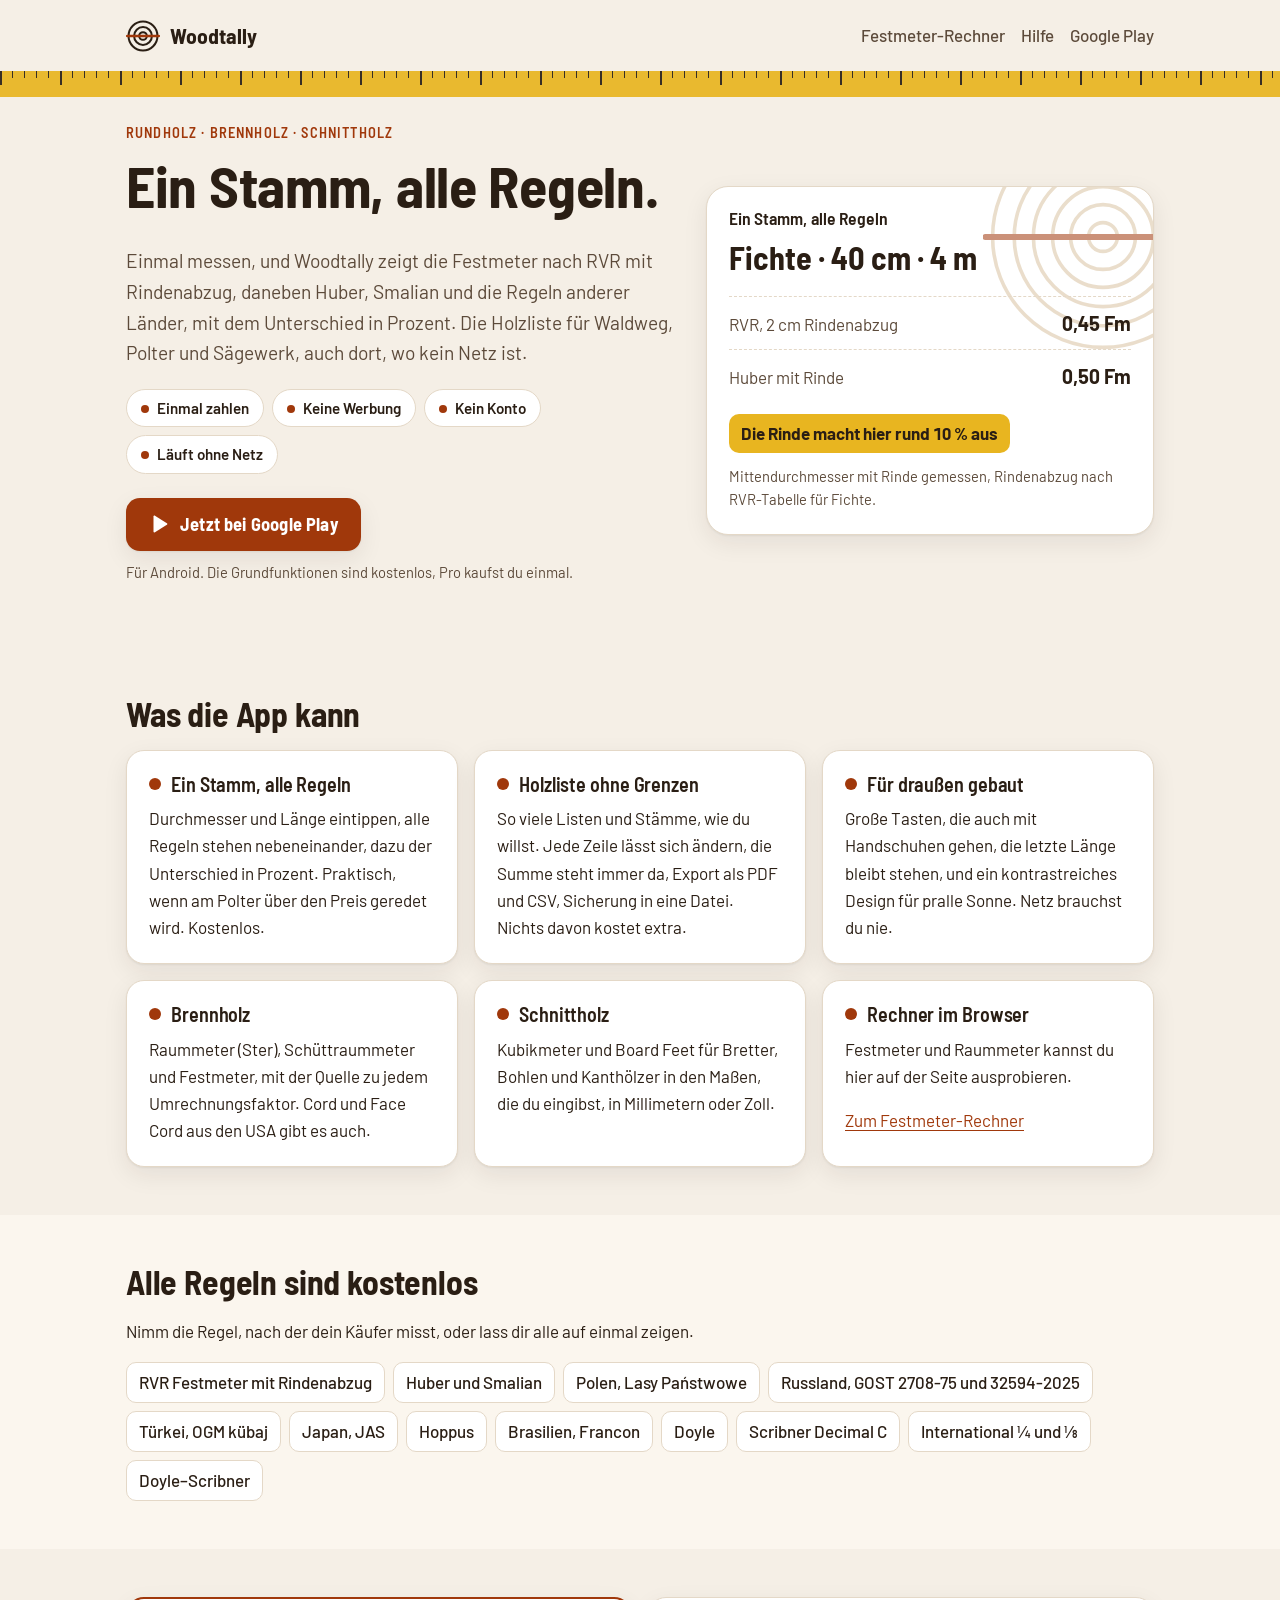
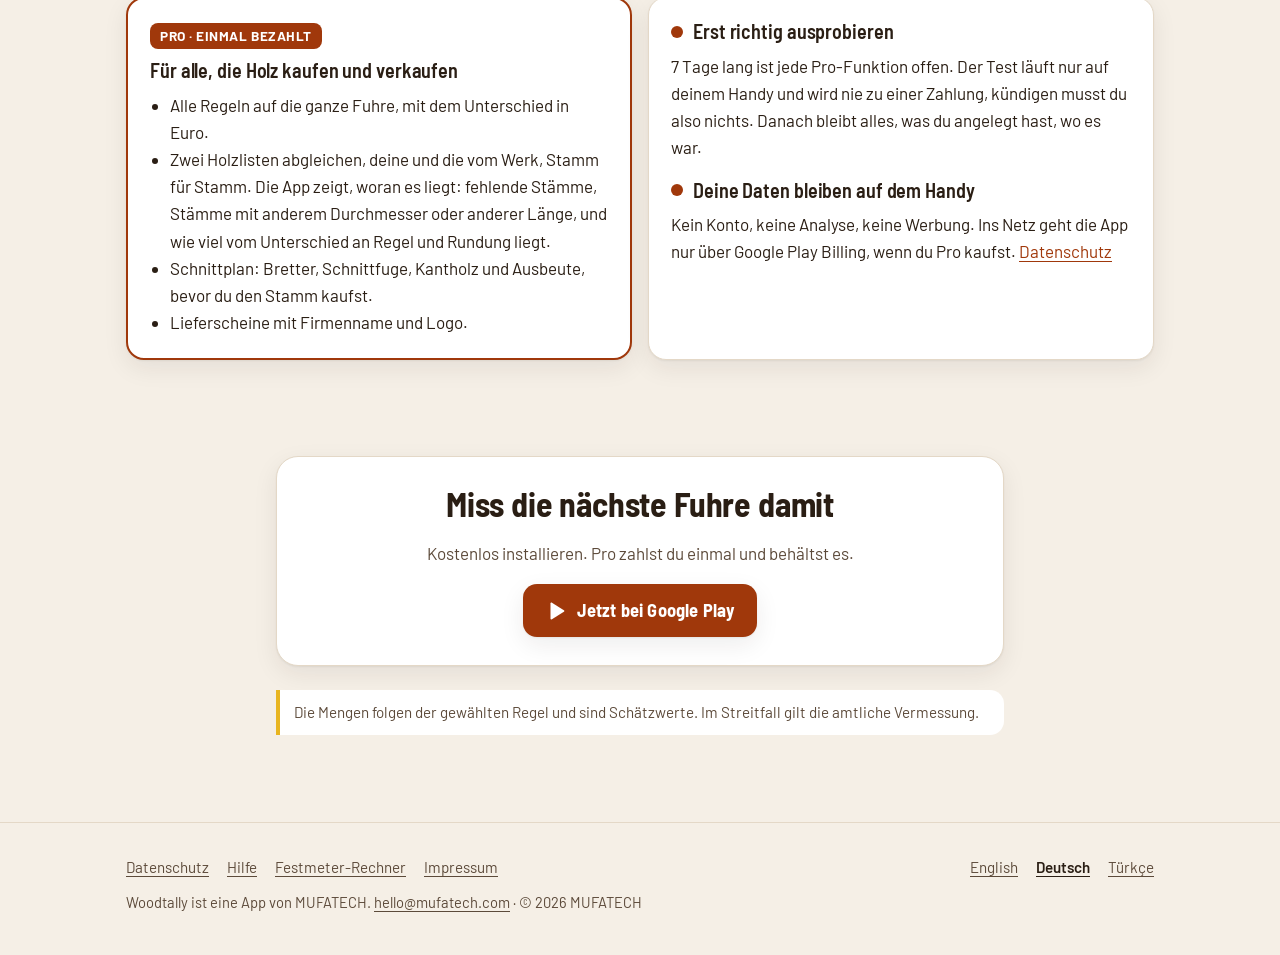
==== de/index.html @ 4776c8a7 "Site (EN/DE/TR: landing, privacy, support, free calculators, Impressum placeholder), English Play li" ====
<!doctype html>
<html lang="de">
<head>
  <meta charset="utf-8">
  <meta name="viewport" content="width=device-width, initial-scale=1">
  <title>Woodtally: Festmeter-Rechner und Holzliste für Android</title>
  <meta name="description" content="Ein Stamm, alle Regeln: Festmeter nach RVR mit Rindenabzug, daneben Huber, Smalian und die Regeln anderer Länder. Holzliste, Brennholz in Rm und SRm. Einmal zahlen, keine Werbung.">
  <link rel="canonical" href="https://mufa-tech.github.io/woodtally/de/">
  <link rel="alternate" hreflang="en" href="https://mufa-tech.github.io/woodtally/">
  <link rel="alternate" hreflang="de" href="https://mufa-tech.github.io/woodtally/de/">
  <link rel="alternate" hreflang="tr" href="https://mufa-tech.github.io/woodtally/tr/">
  <link rel="alternate" hreflang="x-default" href="https://mufa-tech.github.io/woodtally/">
  <meta property="og:type" content="website">
  <meta property="og:site_name" content="Woodtally">
  <meta property="og:title" content="Woodtally: Festmeter-Rechner und Holzliste für Android">
  <meta property="og:description" content="Ein Stamm, alle Regeln: Festmeter nach RVR mit Rindenabzug, daneben Huber, Smalian und die Regeln anderer Länder. Holzliste, Brennholz in Rm und SRm. Einmal zahlen, keine Werbung.">
  <meta property="og:url" content="https://mufa-tech.github.io/woodtally/de/">
  <meta property="og:locale" content="de_DE">
  <meta property="og:locale:alternate" content="en_US">
  <meta property="og:locale:alternate" content="tr_TR">
  <meta name="theme-color" content="#F5EFE6" media="(prefers-color-scheme: light)">
  <meta name="theme-color" content="#17120D" media="(prefers-color-scheme: dark)">
  <link rel="icon" href="../favicon.svg" type="image/svg+xml">
  <link rel="preconnect" href="https://fonts.googleapis.com">
  <link rel="preconnect" href="https://fonts.gstatic.com" crossorigin>
  <link rel="stylesheet" href="https://fonts.googleapis.com/css2?family=Barlow:wght@400;500;600;700&amp;family=Barlow+Semi+Condensed:wght@600;700&amp;display=swap">
  <link rel="stylesheet" href="../style.css">
</head>
<body>
  <a class="skip" href="#main">Zum Inhalt</a>
  <header class="top">
    <div class="wrap">
      <a class="brand" href="./" aria-label="Woodtally Startseite"><svg class="mark" viewBox="0 0 40 40" aria-hidden="true" focusable="false"><g class="rings" fill="none" stroke-width="2.4"><circle cx="20" cy="20" r="17"/><circle cx="20" cy="20" r="10.5"/><circle cx="20" cy="20" r="4.5"/></g><line class="cut" x1="1.5" y1="20" x2="38.5" y2="20" stroke-width="3.2" stroke-linecap="round"/></svg><span>Woodtally</span></a>
      <nav class="nav" aria-label="Woodtally">
        <a href="festmeter-rechner.html">Festmeter-Rechner</a>
        <a href="support.html">Hilfe</a>
        <a href="https://play.google.com/store/apps/details?id=com.mufatech.woodtally&hl=de" rel="noopener">Google Play</a>
      </nav>
    </div>
  </header>
  <div class="tape" role="presentation"></div>
  <main id="main">
    <section class="hero">
      <div class="wrap">
        <div>
          <p class="kicker">Rundholz · Brennholz · Schnittholz</p>
          <h1>Ein Stamm, alle Regeln.</h1>
          <p class="lead">Einmal messen, und Woodtally zeigt die Festmeter nach RVR mit Rindenabzug, daneben Huber, Smalian und die Regeln anderer Länder, mit dem Unterschied in Prozent. Die Holzliste für Waldweg, Polter und Sägewerk, auch dort, wo kein Netz ist.</p>
          <ul class="chips" aria-label="Kurz gesagt">
            <li>Einmal zahlen</li><li>Keine Werbung</li><li>Kein Konto</li><li>Läuft ohne Netz</li>
          </ul>
          <a class="btn " href="https://play.google.com/store/apps/details?id=com.mufatech.woodtally&hl=de" rel="noopener"><svg viewBox="0 0 24 24" aria-hidden="true" focusable="false"><path d="M6 3.8v16.4c0 .8.9 1.3 1.6.9l13-8.2c.6-.4.6-1.4 0-1.8l-13-8.2C6.9 2.5 6 3 6 3.8z" fill="currentColor"/></svg><span>Jetzt bei Google Play</span></a>
          <p class="small" style="margin-top:10px">Für Android. Die Grundfunktionen sind kostenlos, Pro kaufst du einmal.</p>
        </div>
        <figure class="scale-card" aria-label="Beispiel: ein Stamm, zwei Rechenwege">
          <svg class="grain" viewBox="0 0 200 200" aria-hidden="true" focusable="false"><g fill="none" stroke-width="3"><circle cx="100" cy="100" r="92"/><circle cx="100" cy="100" r="74"/><circle cx="100" cy="100" r="58"/><circle cx="100" cy="100" r="42"/><circle cx="100" cy="100" r="27"/><circle cx="100" cy="100" r="12"/></g><line x1="2" y1="100" x2="198" y2="100" stroke-width="5" stroke-linecap="round"/></svg>
          <h2>Ein Stamm, alle Regeln</h2>
          <div class="dims">Fichte · 40 cm · 4 m</div>
          <ul class="rows">
            <li><span>RVR, 2 cm Rindenabzug</span><span class="v">0,45 Fm</span></li>
            <li><span>Huber mit Rinde</span><span class="v">0,50 Fm</span></li>
          </ul>
          <div class="gap">Die Rinde macht hier rund 10 % aus</div>
          <figcaption class="small" style="margin-top:12px;position:relative">Mittendurchmesser mit Rinde gemessen, Rindenabzug nach RVR-Tabelle für Fichte.</figcaption>
        </figure>
      </div>
    </section>
    <div class="wrap">
      <!-- Screenshots placeholder: images are added later -->
      <div class="shots"></div>
    </div>
    <section>
      <div class="wrap">
        <h2>Was die App kann</h2>
        <div class="grid grid-3">
          <div class="card"><h3><span class="dot"></span>Ein Stamm, alle Regeln</h3><p>Durchmesser und Länge eintippen, alle Regeln stehen nebeneinander, dazu der Unterschied in Prozent. Praktisch, wenn am Polter über den Preis geredet wird. Kostenlos.</p></div>
          <div class="card"><h3><span class="dot"></span>Holzliste ohne Grenzen</h3><p>So viele Listen und Stämme, wie du willst. Jede Zeile lässt sich ändern, die Summe steht immer da, Export als PDF und CSV, Sicherung in eine Datei. Nichts davon kostet extra.</p></div>
          <div class="card"><h3><span class="dot"></span>Für draußen gebaut</h3><p>Große Tasten, die auch mit Handschuhen gehen, die letzte Länge bleibt stehen, und ein kontrastreiches Design für pralle Sonne. Netz brauchst du nie.</p></div>
          <div class="card"><h3><span class="dot"></span>Brennholz</h3><p>Raummeter (Ster), Schüttraummeter und Festmeter, mit der Quelle zu jedem Umrechnungsfaktor. Cord und Face Cord aus den USA gibt es auch.</p></div>
          <div class="card"><h3><span class="dot"></span>Schnittholz</h3><p>Kubikmeter und Board Feet für Bretter, Bohlen und Kanthölzer in den Maßen, die du eingibst, in Millimetern oder Zoll.</p></div>
          <div class="card"><h3><span class="dot"></span>Rechner im Browser</h3><p>Festmeter und Raummeter kannst du hier auf der Seite ausprobieren.</p><p><a href="festmeter-rechner.html">Zum Festmeter-Rechner</a></p></div>
        </div>
      </div>
    </section>
    <section class="alt">
      <div class="wrap">
        <h2>Alle Regeln sind kostenlos</h2>
        <p>Nimm die Regel, nach der dein Käufer misst, oder lass dir alle auf einmal zeigen.</p>
        <ul class="rules">
          <li>RVR Festmeter mit Rindenabzug</li><li>Huber und Smalian</li><li>Polen, Lasy Państwowe</li><li>Russland, GOST 2708-75 und 32594-2025</li>
          <li>Türkei, OGM kübaj</li><li>Japan, JAS</li><li>Hoppus</li><li>Brasilien, Francon</li>
          <li>Doyle</li><li>Scribner Decimal C</li><li>International ¼ und ⅛</li><li>Doyle–Scribner</li>
        </ul>
      </div>
    </section>
    <section>
      <div class="wrap">
        <div class="grid grid-2">
          <div class="card pro">
            <span class="tag">PRO · EINMAL BEZAHLT</span>
            <h3>Für alle, die Holz kaufen und verkaufen</h3>
            <ul>
              <li>Alle Regeln auf die ganze Fuhre, mit dem Unterschied in Euro.</li>
              <li>Zwei Holzlisten abgleichen, deine und die vom Werk, Stamm für Stamm. Die App zeigt, woran es liegt: fehlende Stämme, Stämme mit anderem Durchmesser oder anderer Länge, und wie viel vom Unterschied an Regel und Rundung liegt.</li>
              <li>Schnittplan: Bretter, Schnittfuge, Kantholz und Ausbeute, bevor du den Stamm kaufst.</li>
              <li>Lieferscheine mit Firmenname und Logo.</li>
            </ul>
          </div>
          <div class="card">
            <h3><span class="dot"></span>Erst richtig ausprobieren</h3>
            <p>7 Tage lang ist jede Pro-Funktion offen. Der Test läuft nur auf deinem Handy und wird nie zu einer Zahlung, kündigen musst du also nichts. Danach bleibt alles, was du angelegt hast, wo es war.</p>
            <h3><span class="dot"></span>Deine Daten bleiben auf dem Handy</h3>
            <p>Kein Konto, keine Analyse, keine Werbung. Ins Netz geht die App nur über Google Play Billing, wenn du Pro kaufst. <a href="privacy.html">Datenschutz</a></p>
          </div>
        </div>
      </div>
    </section>
    <section>
      <div class="wrap narrow">
        <div class="cta">
          <h2>Miss die nächste Fuhre damit</h2>
          <p>Kostenlos installieren. Pro zahlst du einmal und behältst es.</p>
          <a class="btn " href="https://play.google.com/store/apps/details?id=com.mufatech.woodtally&hl=de" rel="noopener"><svg viewBox="0 0 24 24" aria-hidden="true" focusable="false"><path d="M6 3.8v16.4c0 .8.9 1.3 1.6.9l13-8.2c.6-.4.6-1.4 0-1.8l-13-8.2C6.9 2.5 6 3 6 3.8z" fill="currentColor"/></svg><span>Jetzt bei Google Play</span></a>
        </div>
        <p class="disclaimer" style="margin-top:24px">Die Mengen folgen der gewählten Regel und sind Schätzwerte. Im Streitfall gilt die amtliche Vermessung.</p>
      </div>
    </section>
  </main>
  <footer class="foot">
    <div class="wrap">
      <nav aria-label="Datenschutz, Hilfe">
        <a href="privacy.html">Datenschutz</a>
        <a href="support.html">Hilfe</a>
        <a href="festmeter-rechner.html">Festmeter-Rechner</a>
        <a href="impressum.html">Impressum</a>
      </nav>
      <nav aria-label="Language">
        <a href="../" hreflang="en" lang="en">English</a>
        <a href="./" hreflang="de" lang="de" aria-current="true">Deutsch</a>
        <a href="../tr/" hreflang="tr" lang="tr">Türkçe</a>
      </nav>
      <p class="small" style="margin:0">Woodtally ist eine App von MUFATECH. <a href="mailto:hello@mufatech.com">hello@mufatech.com</a> · © 2026 MUFATECH</p>
    </div>
  </footer>
</body>
</html>
---- style.css ----
/* Woodtally site. Log end grain, marking-paint orange, tape yellow, sapwood cream. */

:root {
  --ground: #F5EFE6;
  --panel: #FFFFFF;
  --panel-2: #FBF6EE;
  --ink: #2A1E14;
  --ink-2: #5C4A3A;
  --line: #E4D8C7;
  --paint: #A0380B;
  --paint-ink: #FFFFFF;
  --tape: #E8B520;
  --tape-ink: #2A1E14;
  --ring: #D9C3A2;
  --good: #3F6B2A;
  --shadow: 0 1px 2px rgba(42, 30, 20, .06), 0 8px 24px rgba(42, 30, 20, .08);
  --r-s: 14px;
  --r-m: 18px;
  --r-l: 22px;
  --font: "Barlow", system-ui, -apple-system, "Segoe UI", Roboto, sans-serif;
  --font-head: "Barlow Semi Condensed", "Barlow", system-ui, sans-serif;
  color-scheme: light dark;
}

@media (prefers-color-scheme: dark) {
  :root {
    --ground: #17120D;
    --panel: #221A13;
    --panel-2: #1C1610;
    --ink: #F3E9DC;
    --ink-2: #C9B7A2;
    --line: #3A2E23;
    --paint: #F0874A;
    --paint-ink: #1A110A;
    --tape: #E8B520;
    --tape-ink: #1F160E;
    --ring: #4A3A2B;
    --good: #9BC47F;
    --shadow: 0 1px 2px rgba(0, 0, 0, .3), 0 10px 28px rgba(0, 0, 0, .35);
  }
}

*, *::before, *::after { box-sizing: border-box; }

html { -webkit-text-size-adjust: 100%; }

body {
  margin: 0;
  background: var(--ground);
  color: var(--ink);
  font-family: var(--font);
  font-size: 1.0625rem;
  line-height: 1.6;
  overflow-x: hidden;
}

img, svg { max-width: 100%; }

a { color: var(--paint); text-underline-offset: 3px; }
a:hover { text-decoration-thickness: 2px; }

:focus-visible { outline: 3px solid var(--tape); outline-offset: 2px; border-radius: 6px; }

h1, h2, h3 {
  font-family: var(--font-head);
  font-weight: 700;
  line-height: 1.12;
  letter-spacing: -.005em;
  margin: 0 0 .5em;
  text-wrap: balance;
}
h1 { font-size: clamp(2.1rem, 6.5vw, 3.6rem); }
h2 { font-size: clamp(1.5rem, 4vw, 2.1rem); }
h3 { font-size: 1.25rem; font-weight: 600; }
p { margin: 0 0 1em; }

.wrap { max-width: 1060px; margin: 0 auto; padding: 0 16px; }
.narrow { max-width: 760px; }

.skip { position: absolute; left: -999px; top: 8px; background: var(--panel); padding: 8px 12px; border-radius: 10px; }
.skip:focus { left: 16px; z-index: 10; }

/* Header */
.top { padding: 16px 0; }
.top .wrap { display: flex; align-items: center; gap: 12px; flex-wrap: wrap; justify-content: space-between; }
.brand { display: inline-flex; align-items: center; gap: 10px; color: var(--ink); text-decoration: none; font-family: var(--font-head); font-weight: 700; font-size: 1.35rem; }
.brand svg { width: 34px; height: 34px; flex: none; }
.nav { display: flex; gap: 4px 16px; flex-wrap: wrap; font-weight: 500; }
.nav a { color: var(--ink-2); text-decoration: none; padding: 6px 0; }
.nav a:hover, .nav a[aria-current="page"] { color: var(--ink); text-decoration: underline; text-decoration-color: var(--tape); text-decoration-thickness: 3px; }

/* Mark colours */
.mark .rings { stroke: currentColor; }
.mark .cut { stroke: var(--paint); }

/* Hero */
.hero { padding: 24px 0 48px; position: relative; }
.hero .wrap { display: grid; gap: 32px; align-items: center; }
@media (min-width: 880px) { .hero .wrap { grid-template-columns: 1.1fr .9fr; } }
.kicker { font-family: var(--font-head); font-weight: 600; text-transform: uppercase; letter-spacing: .08em; font-size: .9rem; color: var(--paint); margin-bottom: .6em; }
.lead { font-size: 1.2rem; color: var(--ink-2); max-width: 36em; }

.chips { list-style: none; padding: 0; margin: 20px 0 24px; display: flex; flex-wrap: wrap; gap: 8px; }
.chips li { background: var(--panel); border: 1px solid var(--line); border-radius: 999px; padding: 6px 14px; font-weight: 600; font-size: .95rem; }
.chips li::before { content: ""; display: inline-block; width: 8px; height: 8px; border-radius: 50%; background: var(--paint); margin-right: 8px; vertical-align: 1px; }

.btn {
  display: inline-flex; align-items: center; justify-content: center; gap: 10px;
  min-height: 52px; padding: 12px 22px; border-radius: var(--r-s);
  background: var(--paint); color: var(--paint-ink); text-decoration: none;
  font-family: var(--font-head); font-weight: 700; font-size: 1.15rem; letter-spacing: .01em;
  border: 0; cursor: pointer; box-shadow: var(--shadow);
}
.btn:hover { filter: brightness(1.06); text-decoration: none; }
.btn svg { width: 22px; height: 22px; }
.btn-tape { background: var(--tape); color: var(--tape-ink); }
.small { font-size: .92rem; color: var(--ink-2); }

/* Fair scale card (hero illustration) */
.scale-card {
  background: var(--panel); border-radius: var(--r-l); box-shadow: var(--shadow);
  padding: 22px; margin: 0; position: relative; overflow: hidden; border: 1px solid var(--line);
}
.scale-card .grain { position: absolute; right: -70px; top: -70px; width: 240px; height: 240px; opacity: .55; pointer-events: none; }
.scale-card .grain circle { stroke: var(--ring); }
.scale-card .grain line { stroke: var(--paint); }
.scale-card h2 { font-size: 1.1rem; font-weight: 600; margin: 0 0 4px; position: relative; }
.scale-card .dims { font-size: 2rem; font-family: var(--font-head); font-weight: 700; font-variant-numeric: tabular-nums; position: relative; margin-bottom: 12px; }
.rows { list-style: none; margin: 0; padding: 0; position: relative; }
.rows li { display: flex; justify-content: space-between; align-items: baseline; gap: 12px; padding: 10px 0; border-top: 1px dashed var(--line); }
.rows li span:first-child { color: var(--ink-2); }
.rows .v { font-variant-numeric: tabular-nums; font-weight: 700; font-size: 1.25rem; white-space: nowrap; }
.gap { margin-top: 12px; display: inline-flex; align-items: center; gap: 8px; background: var(--tape); color: var(--tape-ink); border-radius: 10px; padding: 6px 12px; font-weight: 700; font-variant-numeric: tabular-nums; position: relative; }

/* Measuring tape divider */
.tape {
  height: 26px; margin: 0;
  background-color: var(--tape);
  background-image:
    repeating-linear-gradient(90deg, var(--tape-ink) 0 2px, transparent 2px 60px),
    repeating-linear-gradient(90deg, var(--tape-ink) 0 1px, transparent 1px 12px);
  background-size: 100% 14px, 100% 7px;
  background-repeat: no-repeat;
  background-position: 0 0, 0 0;
  opacity: .92;
}

/* Sections */
section { padding: 48px 0; }
.alt { background: var(--panel-2); }
.grid { display: grid; gap: 16px; }
@media (min-width: 640px) { .grid-2 { grid-template-columns: 1fr 1fr; } }
@media (min-width: 900px) { .grid-3 { grid-template-columns: repeat(3, 1fr); } }
.card { background: var(--panel); border: 1px solid var(--line); border-radius: var(--r-m); padding: 22px; box-shadow: var(--shadow); }
.card h3 { display: flex; align-items: center; gap: 10px; }
.card h3 .dot { width: 12px; height: 12px; border-radius: 50%; background: var(--paint); flex: none; }
.card p:last-child, .card ul:last-child { margin-bottom: 0; }
.card ul { padding-left: 1.2em; margin: 0 0 1em; }

.rules { list-style: none; padding: 0; margin: 0; display: flex; flex-wrap: wrap; gap: 8px; }
.rules li { background: var(--panel); border: 1px solid var(--line); border-radius: 10px; padding: 6px 12px; font-weight: 500; }

.pro { border: 2px solid var(--paint); }
.pro .tag { display: inline-block; background: var(--paint); color: var(--paint-ink); border-radius: 8px; padding: 2px 10px; font-weight: 700; font-size: .85rem; letter-spacing: .04em; margin-bottom: 10px; }

/* Screenshots placeholder */
.shots { display: flex; gap: 16px; overflow-x: auto; scroll-snap-type: x mandatory; padding-bottom: 8px; }
.shots:empty { display: none; }
.shots img { width: 240px; max-width: 70vw; height: auto; border-radius: var(--r-m); scroll-snap-align: start; box-shadow: var(--shadow); }

.cta { background: var(--panel); border-radius: var(--r-l); padding: 28px 22px; border: 1px solid var(--line); box-shadow: var(--shadow); text-align: center; }
.cta p { color: var(--ink-2); max-width: 34em; margin-left: auto; margin-right: auto; }

.disclaimer { border-left: 4px solid var(--tape); padding: 10px 14px; background: var(--panel); border-radius: 0 var(--r-s) var(--r-s) 0; color: var(--ink-2); font-size: .95rem; }

/* Prose pages */
.prose { padding-top: 16px; padding-bottom: 56px; }
.prose h2 { margin-top: 1.6em; font-size: 1.5rem; }
.prose ul { padding-left: 1.3em; }
.prose li { margin-bottom: .4em; }
.meta { color: var(--ink-2); font-size: .95rem; }

details { background: var(--panel); border: 1px solid var(--line); border-radius: var(--r-s); padding: 0 18px; margin-bottom: 10px; }
details[open] { padding-bottom: 14px; }
summary { cursor: pointer; font-weight: 600; padding: 14px 0; min-height: 48px; list-style-position: outside; }
summary::marker { color: var(--paint); }

/* Calculators */
.calc { display: grid; gap: 20px; }
@media (min-width: 860px) { .calc { grid-template-columns: 1fr 1fr; align-items: start; } }
.form { display: grid; gap: 14px; }
.field label, .field .label { display: block; font-weight: 600; margin-bottom: 6px; }
.field .hint { display: block; font-weight: 400; color: var(--ink-2); font-size: .9rem; }
.field input, .field select {
  width: 100%; min-height: 52px; padding: 10px 14px;
  font: inherit; font-size: 1.25rem; font-variant-numeric: tabular-nums;
  color: var(--ink); background: var(--panel-2);
  border: 2px solid var(--line); border-radius: var(--r-s);
}
.field select { font-size: 1.05rem; }
.field input:focus, .field select:focus { border-color: var(--paint); outline: none; box-shadow: 0 0 0 3px color-mix(in srgb, var(--tape) 55%, transparent); }
.field input[aria-invalid="true"] { border-color: #C0392B; }
.unit-row { display: grid; grid-template-columns: 1fr 1fr; gap: 12px; }
@media (max-width: 359px) { .unit-row { grid-template-columns: 1fr; } }

.radio-row { display: grid; gap: 8px; }
.radio-row label { display: flex; gap: 10px; align-items: flex-start; background: var(--panel-2); border: 2px solid var(--line); border-radius: var(--r-s); padding: 12px 14px; min-height: 52px; cursor: pointer; font-weight: 500; }
.radio-row input { width: 20px; height: 20px; margin: 2px 0 0; accent-color: var(--paint); flex: none; }
.radio-row label:has(input:checked) { border-color: var(--paint); }

.results { display: grid; gap: 12px; }
.res { background: var(--panel-2); border: 1px solid var(--line); border-radius: var(--r-s); padding: 14px 16px; }
.res .k { color: var(--ink-2); font-weight: 500; font-size: .95rem; }
.res .n { font-family: var(--font-head); font-weight: 700; font-size: clamp(1.9rem, 7vw, 2.6rem); line-height: 1.1; font-variant-numeric: tabular-nums; }
.res .s { font-size: .9rem; color: var(--ink-2); }
.res.hl { background: var(--tape); color: var(--tape-ink); border-color: transparent; }
.res.hl .k, .res.hl .s { color: var(--tape-ink); opacity: .85; }
.res.muted .n { font-size: 1.15rem; font-family: var(--font); font-weight: 600; }
.msg { min-height: 1.5em; color: var(--ink-2); font-size: .95rem; margin: 0; }

table { width: 100%; border-collapse: collapse; font-variant-numeric: tabular-nums; background: var(--panel); border-radius: var(--r-s); overflow: hidden; }
.table-wrap { overflow-x: auto; border: 1px solid var(--line); border-radius: var(--r-s); }
th, td { text-align: right; padding: 10px 12px; border-bottom: 1px solid var(--line); white-space: nowrap; }
th:first-child, td:first-child { text-align: left; white-space: normal; min-width: 4.5em; }
thead th { font-family: var(--font-head); font-weight: 600; background: var(--panel-2); }
tbody tr:last-child td { border-bottom: 0; }
.neg { color: var(--paint); font-weight: 600; }

.formula { font-family: ui-monospace, "SF Mono", Menlo, Consolas, monospace; font-size: .95rem; background: var(--panel-2); border: 1px solid var(--line); border-radius: 10px; padding: 2px 8px; white-space: nowrap; }
.formula-block { display: block; white-space: normal; padding: 10px 12px; margin: 0 0 1em; overflow-wrap: anywhere; }

/* Footer */
.foot { padding: 32px 0 40px; border-top: 1px solid var(--line); margin-top: 24px; color: var(--ink-2); font-size: .95rem; }
.foot .wrap { display: flex; flex-wrap: wrap; gap: 12px 24px; justify-content: space-between; align-items: center; }
.foot nav { display: flex; flex-wrap: wrap; gap: 6px 18px; }
.foot a { color: var(--ink-2); }
.foot a[aria-current="page"], .foot a[aria-current="true"] { color: var(--ink); font-weight: 600; }

@media (prefers-reduced-motion: no-preference) {
  .btn { transition: filter .15s ease; }
}

@media print {
  .top .nav, .foot nav, .btn, .tape { display: none; }
  body { background: #fff; color: #000; }
}
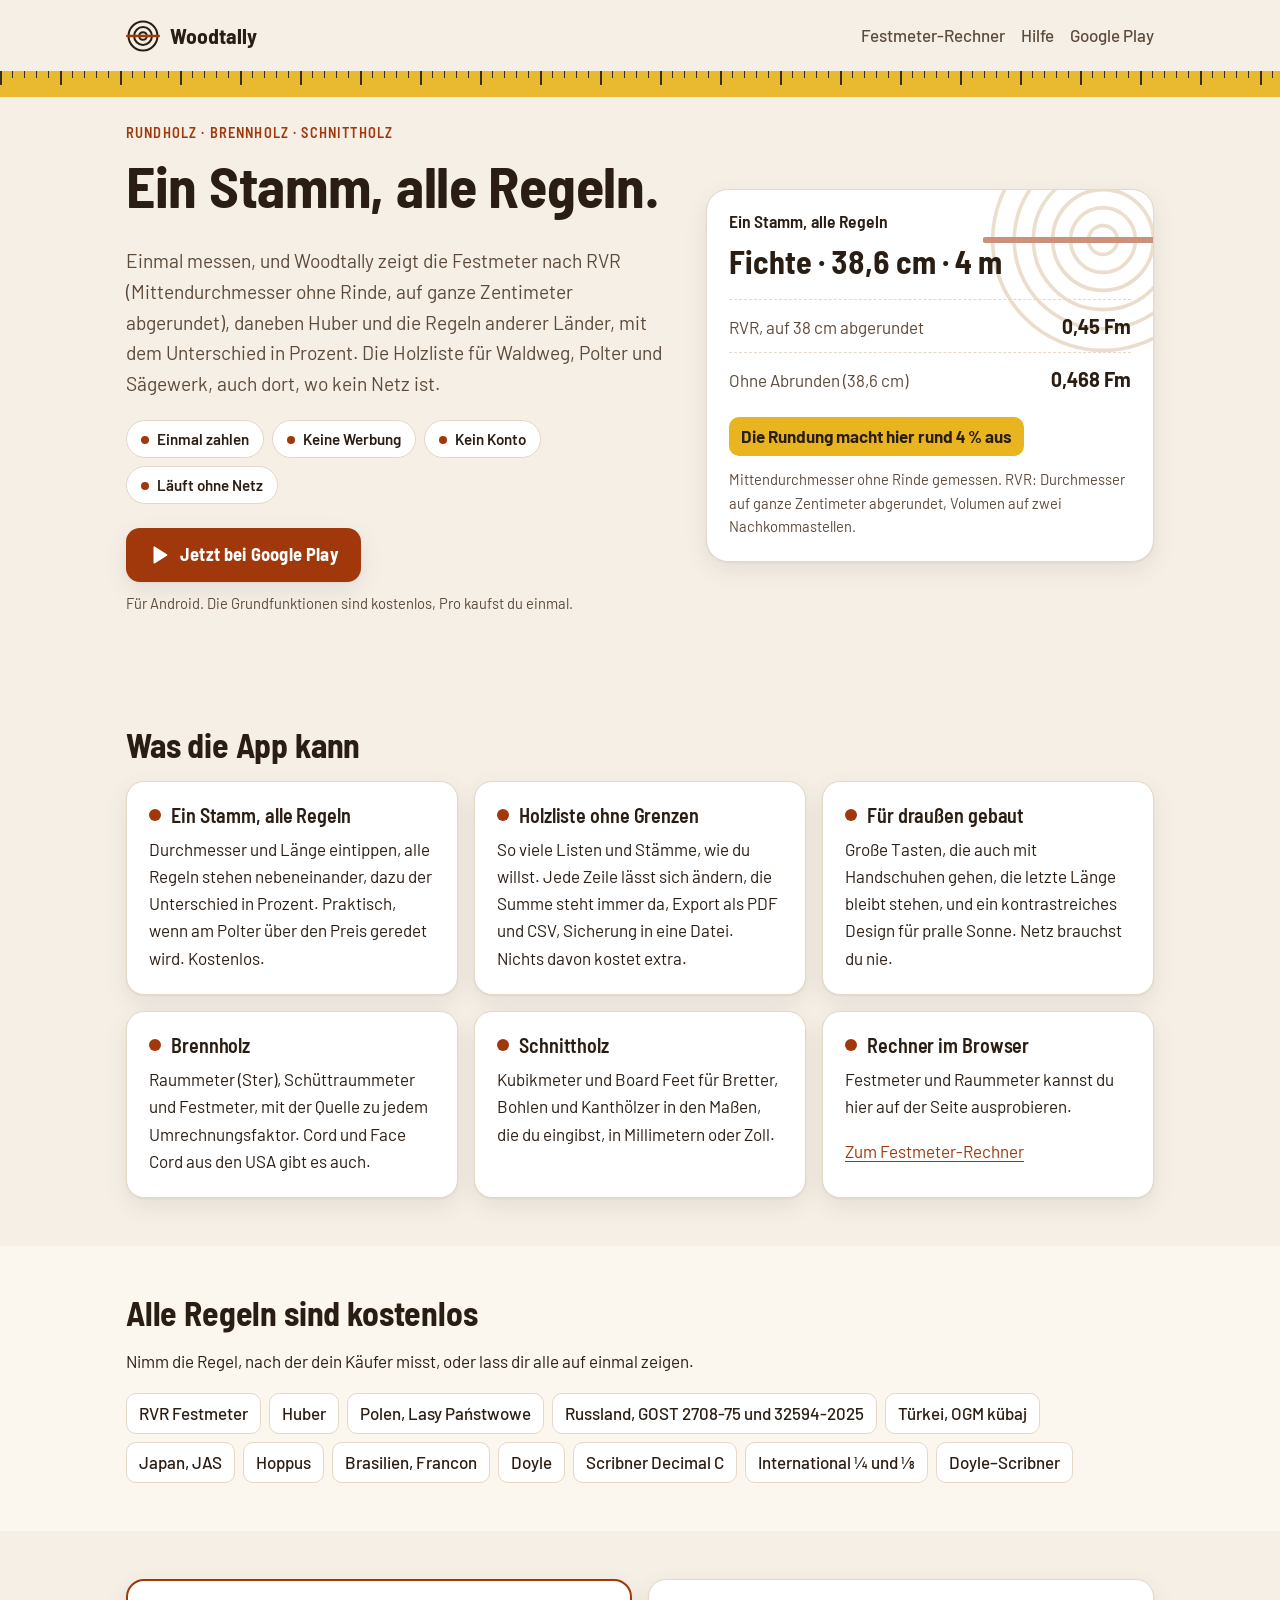
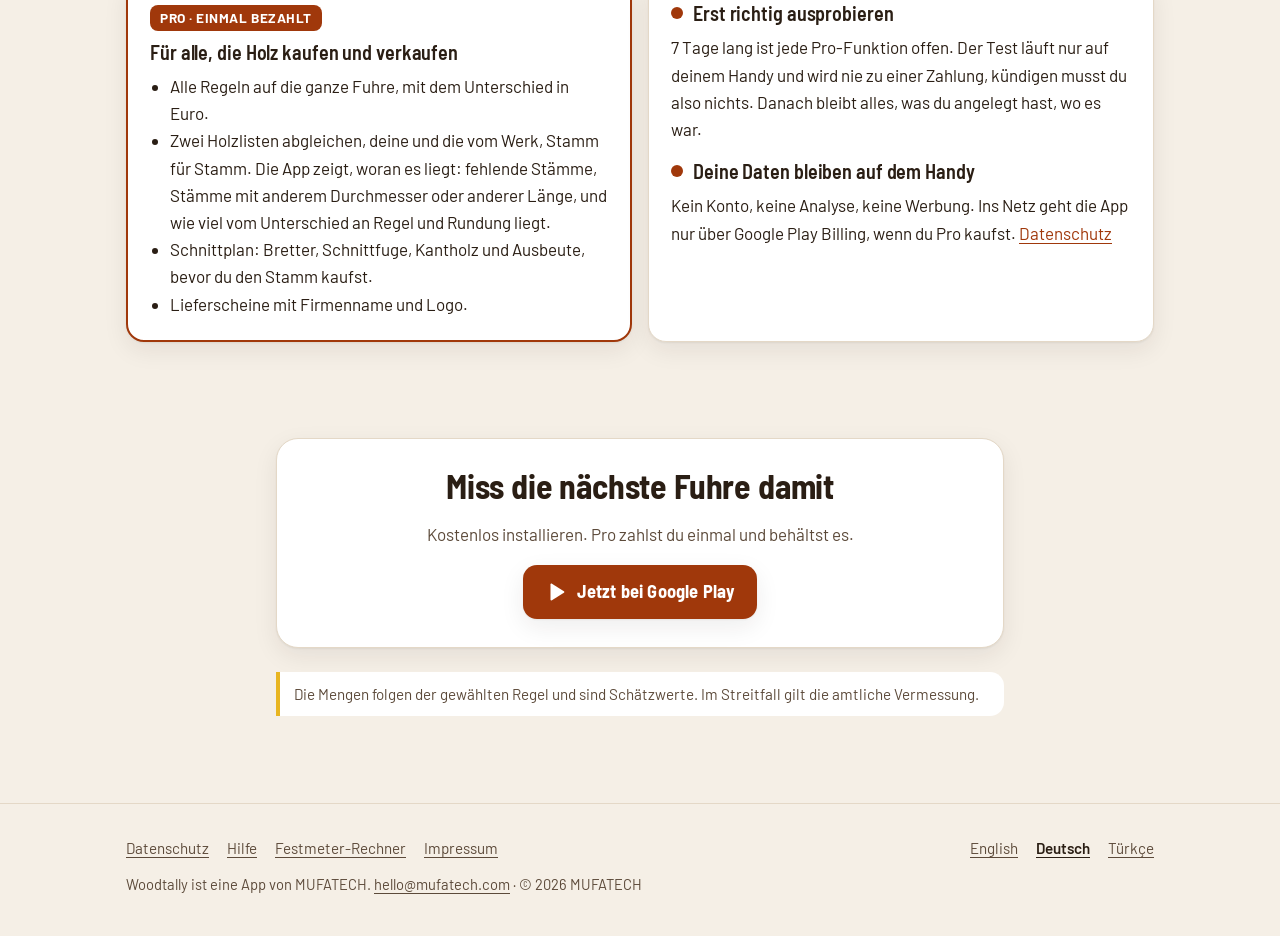
==== commit ccea7dbc: "Site: no Smalian, RVR described as entered under bark (no bark deduction claim) Co-Authored-By: Clau" ====
--- a/de/index.html
+++ b/de/index.html
@@ -4,7 +4,7 @@
   <meta charset="utf-8">
   <meta name="viewport" content="width=device-width, initial-scale=1">
   <title>Woodtally: Festmeter-Rechner und Holzliste für Android</title>
-  <meta name="description" content="Ein Stamm, alle Regeln: Festmeter nach RVR mit Rindenabzug, daneben Huber, Smalian und die Regeln anderer Länder. Holzliste, Brennholz in Rm und SRm. Einmal zahlen, keine Werbung.">
+  <meta name="description" content="Ein Stamm, alle Regeln: Festmeter nach RVR (Mittendurchmesser ohne Rinde, auf ganze Zentimeter abgerundet), daneben Huber und die Regeln anderer Länder. Holzliste, Brennholz in Rm und SRm. Einmal zahlen, keine Werbung.">
   <link rel="canonical" href="https://mufa-tech.github.io/woodtally/de/">
   <link rel="alternate" hreflang="en" href="https://mufa-tech.github.io/woodtally/">
   <link rel="alternate" hreflang="de" href="https://mufa-tech.github.io/woodtally/de/">
@@ -13,7 +13,7 @@
   <meta property="og:type" content="website">
   <meta property="og:site_name" content="Woodtally">
   <meta property="og:title" content="Woodtally: Festmeter-Rechner und Holzliste für Android">
-  <meta property="og:description" content="Ein Stamm, alle Regeln: Festmeter nach RVR mit Rindenabzug, daneben Huber, Smalian und die Regeln anderer Länder. Holzliste, Brennholz in Rm und SRm. Einmal zahlen, keine Werbung.">
+  <meta property="og:description" content="Ein Stamm, alle Regeln: Festmeter nach RVR (Mittendurchmesser ohne Rinde, auf ganze Zentimeter abgerundet), daneben Huber und die Regeln anderer Länder. Holzliste, Brennholz in Rm und SRm. Einmal zahlen, keine Werbung.">
   <meta property="og:url" content="https://mufa-tech.github.io/woodtally/de/">
   <meta property="og:locale" content="de_DE">
   <meta property="og:locale:alternate" content="en_US">
@@ -45,7 +45,7 @@
         <div>
           <p class="kicker">Rundholz · Brennholz · Schnittholz</p>
           <h1>Ein Stamm, alle Regeln.</h1>
-          <p class="lead">Einmal messen, und Woodtally zeigt die Festmeter nach RVR mit Rindenabzug, daneben Huber, Smalian und die Regeln anderer Länder, mit dem Unterschied in Prozent. Die Holzliste für Waldweg, Polter und Sägewerk, auch dort, wo kein Netz ist.</p>
+          <p class="lead">Einmal messen, und Woodtally zeigt die Festmeter nach RVR (Mittendurchmesser ohne Rinde, auf ganze Zentimeter abgerundet), daneben Huber und die Regeln anderer Länder, mit dem Unterschied in Prozent. Die Holzliste für Waldweg, Polter und Sägewerk, auch dort, wo kein Netz ist.</p>
           <ul class="chips" aria-label="Kurz gesagt">
             <li>Einmal zahlen</li><li>Keine Werbung</li><li>Kein Konto</li><li>Läuft ohne Netz</li>
           </ul>
@@ -55,13 +55,13 @@
         <figure class="scale-card" aria-label="Beispiel: ein Stamm, zwei Rechenwege">
           <svg class="grain" viewBox="0 0 200 200" aria-hidden="true" focusable="false"><g fill="none" stroke-width="3"><circle cx="100" cy="100" r="92"/><circle cx="100" cy="100" r="74"/><circle cx="100" cy="100" r="58"/><circle cx="100" cy="100" r="42"/><circle cx="100" cy="100" r="27"/><circle cx="100" cy="100" r="12"/></g><line x1="2" y1="100" x2="198" y2="100" stroke-width="5" stroke-linecap="round"/></svg>
           <h2>Ein Stamm, alle Regeln</h2>
-          <div class="dims">Fichte · 40 cm · 4 m</div>
+          <div class="dims">Fichte · 38,6 cm · 4 m</div>
           <ul class="rows">
-            <li><span>RVR, 2 cm Rindenabzug</span><span class="v">0,45 Fm</span></li>
-            <li><span>Huber mit Rinde</span><span class="v">0,50 Fm</span></li>
+            <li><span>RVR, auf 38 cm abgerundet</span><span class="v">0,45 Fm</span></li>
+            <li><span>Ohne Abrunden (38,6 cm)</span><span class="v">0,468 Fm</span></li>
           </ul>
-          <div class="gap">Die Rinde macht hier rund 10 % aus</div>
-          <figcaption class="small" style="margin-top:12px;position:relative">Mittendurchmesser mit Rinde gemessen, Rindenabzug nach RVR-Tabelle für Fichte.</figcaption>
+          <div class="gap">Die Rundung macht hier rund 4 % aus</div>
+          <figcaption class="small" style="margin-top:12px;position:relative">Mittendurchmesser ohne Rinde gemessen. RVR: Durchmesser auf ganze Zentimeter abgerundet, Volumen auf zwei Nachkommastellen.</figcaption>
         </figure>
       </div>
     </section>
@@ -87,7 +87,7 @@
         <h2>Alle Regeln sind kostenlos</h2>
         <p>Nimm die Regel, nach der dein Käufer misst, oder lass dir alle auf einmal zeigen.</p>
         <ul class="rules">
-          <li>RVR Festmeter mit Rindenabzug</li><li>Huber und Smalian</li><li>Polen, Lasy Państwowe</li><li>Russland, GOST 2708-75 und 32594-2025</li>
+          <li>RVR Festmeter</li><li>Huber</li><li>Polen, Lasy Państwowe</li><li>Russland, GOST 2708-75 und 32594-2025</li>
           <li>Türkei, OGM kübaj</li><li>Japan, JAS</li><li>Hoppus</li><li>Brasilien, Francon</li>
           <li>Doyle</li><li>Scribner Decimal C</li><li>International ¼ und ⅛</li><li>Doyle–Scribner</li>
         </ul>
